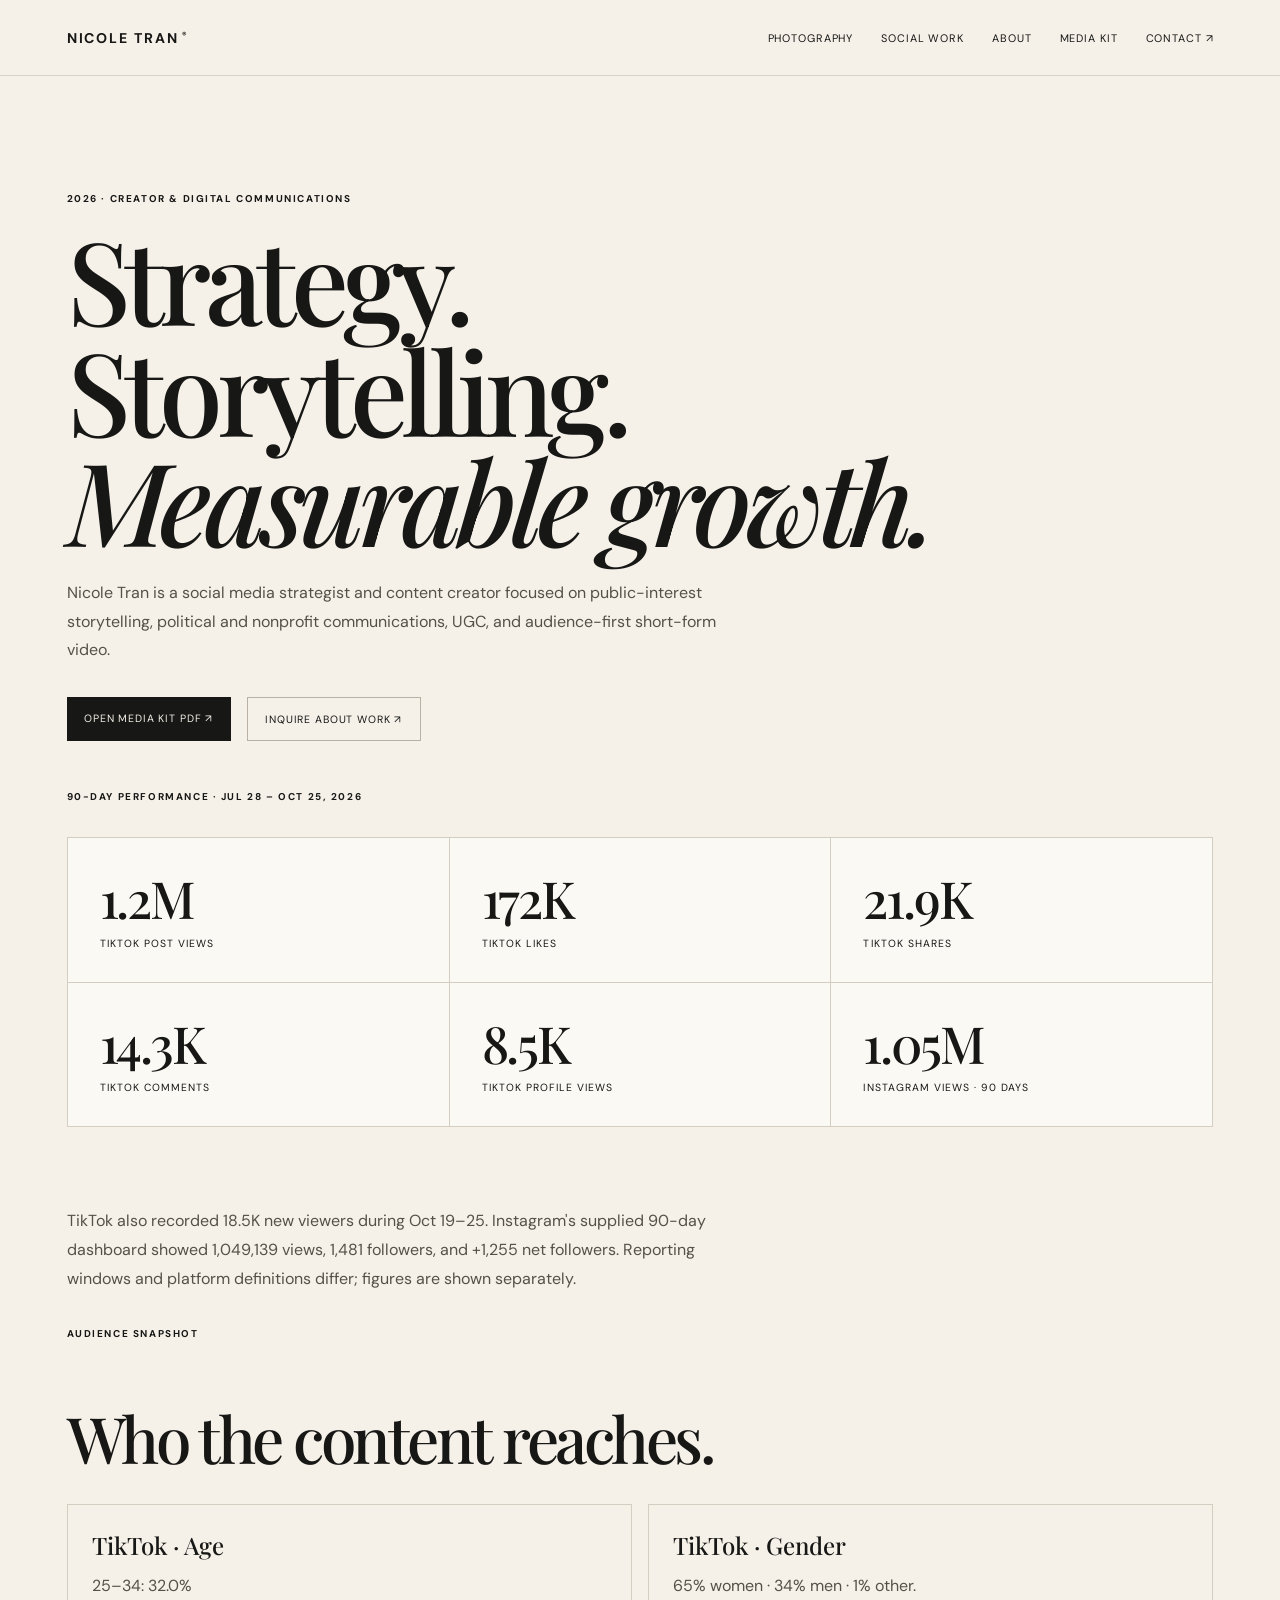
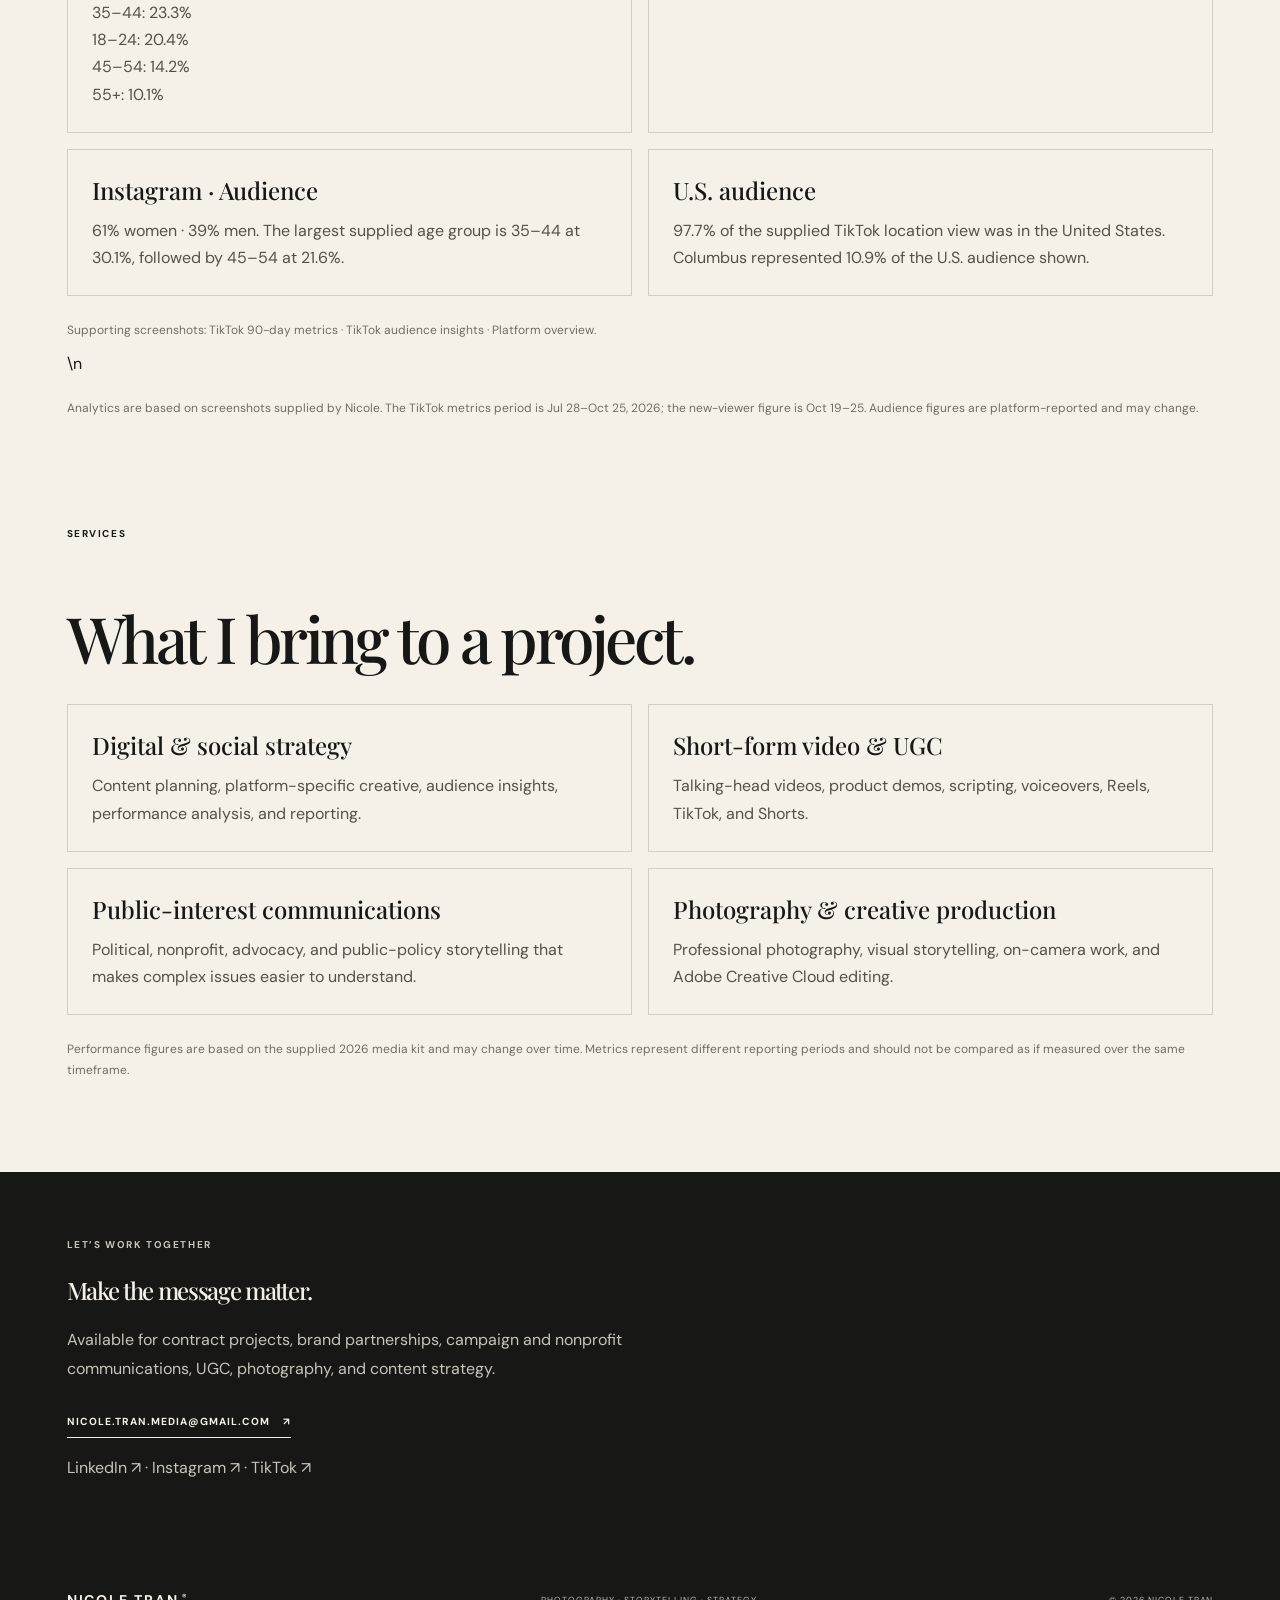
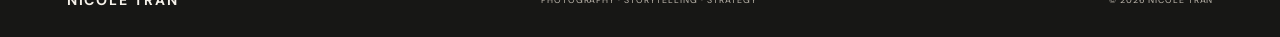
==== media-kit.html @ 30f77bd1 "Rename media-kit to media-kit.html" ====
<!doctype html>
<html lang="en">
<head>
  <meta charset="utf-8"><meta name="viewport" content="width=device-width, initial-scale=1">
  <meta name="description" content="Nicole Tran's 2026 media kit, content services, audience growth, and collaboration information.">
  <title>Media Kit — Nicole Tran</title>
  <link rel="preconnect" href="https://fonts.googleapis.com"><link rel="preconnect" href="https://fonts.gstatic.com" crossorigin>
  <link href="https://fonts.googleapis.com/css2?family=DM+Sans:wght@400;500;600;700&family=Playfair+Display:ital,wght@0,500;0,600;1,500&display=swap" rel="stylesheet"><link rel="stylesheet" href="style.css">
  <style>
    .kit-hero{padding-top:clamp(4rem,9vw,8rem);padding-bottom:3rem}.kit-hero h1{font:500 clamp(3.5rem,9vw,8rem)/.96 var(--serif);letter-spacing:-.055em;margin:0 0 1.5rem}.kit-hero h1 em{font-weight:500}.kit-intro{max-width:650px;line-height:1.8;color:#555149}.kit-actions{display:flex;gap:1rem;flex-wrap:wrap;margin-top:2rem}.kit-button{display:inline-block;padding:.9rem 1.1rem;background:var(--ink);color:var(--cream);font-size:.66rem;letter-spacing:.08em;text-transform:uppercase}.kit-button.secondary{background:transparent;color:var(--ink);border:1px solid #b9b1a5}.metrics{display:grid;grid-template-columns:repeat(3,1fr);gap:1px;background:#d4cdc1;border:1px solid #d4cdc1;margin:2rem 0 5rem}.metric{background:var(--paper);padding:clamp(1.2rem,3vw,2rem)}.metric strong{display:block;font:500 clamp(2rem,4vw,3.8rem)/1.1 var(--serif);letter-spacing:-.04em}.metric span{display:block;font-size:.65rem;letter-spacing:.1em;margin-top:.65rem}.kit-section{padding-top:1rem;padding-bottom:5rem}.kit-section h2{font-size:clamp(2.4rem,5vw,4.5rem);margin-bottom:1.5rem}.service-grid{display:grid;grid-template-columns:repeat(2,1fr);gap:1rem}.service{padding:1.5rem;border:1px solid #d4cdc1}.service h3{font:500 1.5rem var(--serif);margin:0 0 .7rem}.service p{color:#555149;line-height:1.7;margin:0}.kit-contact{background:var(--ink);color:var(--cream);padding-top:4rem;padding-bottom:4rem}.kit-contact p{color:#c9c4bb;line-height:1.8;max-width:600px}.kit-contact .text-link{margin-top:1rem}.kit-note{font-size:.75rem;color:var(--muted);line-height:1.7;margin-top:1.5rem}@media(max-width:650px){.metrics{grid-template-columns:1fr 1fr}.service-grid{grid-template-columns:1fr}}
  </style>
</head>
<body>
<header class="site-header"><a class="wordmark" href="index.html">NICOLE TRAN<span>®</span></a><button class="menu-toggle" aria-expanded="false" aria-controls="site-nav">MENU <span>＋</span></button><nav id="site-nav" class="site-nav" aria-label="Main navigation"><a href="index.html#photography">Photography</a><a href="index.html#social-work">Social work</a><a href="index.html#about">About</a><a href="media-kit.html" aria-current="page">Media kit</a><a href="index.html#contact">Contact ↗</a></nav></header>
<main>
<section class="kit-hero section-pad"><p class="eyebrow">2026 · CREATOR & DIGITAL COMMUNICATIONS</p><h1>Strategy.<br>Storytelling.<br><em>Measurable growth.</em></h1><p class="kit-intro">Nicole Tran is a social media strategist and content creator focused on public-interest storytelling, political and nonprofit communications, UGC, and audience-first short-form video.</p><div class="kit-actions"><a class="kit-button" href="media-kit.pdf" target="_blank" rel="noopener">OPEN MEDIA KIT PDF ↗</a><a class="kit-button secondary" href="mailto:nicole.tran.media@gmail.com?subject=Collaboration%20Inquiry">INQUIRE ABOUT WORK ↗</a></div></section>
<section class="section-pad">
<p class="eyebrow">90-DAY PERFORMANCE · JUL 28 – OCT 25, 2026</p>
<div class="metrics">
<article class="metric"><strong>1.2M</strong><span>TIKTOK POST VIEWS</span></article>
<article class="metric"><strong>172K</strong><span>TIKTOK LIKES</span></article>
<article class="metric"><strong>21.9K</strong><span>TIKTOK SHARES</span></article>
<article class="metric"><strong>14.3K</strong><span>TIKTOK COMMENTS</span></article>
<article class="metric"><strong>8.5K</strong><span>TIKTOK PROFILE VIEWS</span></article>
<article class="metric"><strong>1.05M</strong><span>INSTAGRAM VIEWS · 90 DAYS</span></article>
</div>
<p class="kit-intro">TikTok also recorded 18.5K new viewers during Oct 19–25. Instagram's supplied 90-day dashboard showed 1,049,139 views, 1,481 followers, and +1,255 net followers. Reporting windows and platform definitions differ; figures are shown separately.</p>
</section>
<section class="kit-section section-pad">
<p class="eyebrow">AUDIENCE SNAPSHOT</p><h2>Who the content reaches.</h2>
<div class="service-grid">
<article class="service"><h3>TikTok · Age</h3><p>25–34: 32.0%<br>35–44: 23.3%<br>18–24: 20.4%<br>45–54: 14.2%<br>55+: 10.1%</p></article>
<article class="service"><h3>TikTok · Gender</h3><p>65% women · 34% men · 1% other.</p></article>
<article class="service"><h3>Instagram · Audience</h3><p>61% women · 39% men. The largest supplied age group is 35–44 at 30.1%, followed by 45–54 at 21.6%.</p></article>
<article class="service"><h3>U.S. audience</h3><p>97.7% of the supplied TikTok location view was in the United States. Columbus represented 10.9% of the U.S. audience shown.</p></article>
</div>
<p class="kit-note">Supporting screenshots: <a href="images/analytics/tiktok-90-day-metrics.jpg" target="_blank" rel="noopener">TikTok 90-day metrics</a> · <a href="images/analytics/tiktok-audience.jpg" target="_blank" rel="noopener">TikTok audience insights</a> · <a href="images/analytics/platform-overview.jpg" target="_blank" rel="noopener">Platform overview</a>.</p>\n<p class="kit-note">Analytics are based on screenshots supplied by Nicole. The TikTok metrics period is Jul 28–Oct 25, 2026; the new-viewer figure is Oct 19–25. Audience figures are platform-reported and may change.</p>
</section>
<section class="kit-section section-pad"><p class="eyebrow">SERVICES</p><h2>What I bring to a project.</h2><div class="service-grid"><article class="service"><h3>Digital & social strategy</h3><p>Content planning, platform-specific creative, audience insights, performance analysis, and reporting.</p></article><article class="service"><h3>Short-form video & UGC</h3><p>Talking-head videos, product demos, scripting, voiceovers, Reels, TikTok, and Shorts.</p></article><article class="service"><h3>Public-interest communications</h3><p>Political, nonprofit, advocacy, and public-policy storytelling that makes complex issues easier to understand.</p></article><article class="service"><h3>Photography & creative production</h3><p>Professional photography, visual storytelling, on-camera work, and Adobe Creative Cloud editing.</p></article></div><p class="kit-note">Performance figures are based on the supplied 2026 media kit and may change over time. Metrics represent different reporting periods and should not be compared as if measured over the same timeframe.</p></section>
<section class="kit-contact section-pad"><p class="eyebrow">LET’S WORK TOGETHER</p><h2>Make the message matter.</h2><p>Available for contract projects, brand partnerships, campaign and nonprofit communications, UGC, photography, and content strategy.</p><a class="text-link" href="mailto:nicole.tran.media@gmail.com">NICOLE.TRAN.MEDIA@GMAIL.COM <span>↗</span></a><p><a href="https://www.linkedin.com/in/nicolealextran" target="_blank" rel="noopener noreferrer">LinkedIn ↗</a> · <a href="https://www.instagram.com/nicole.talks/" target="_blank" rel="noopener noreferrer">Instagram ↗</a> · <a href="https://www.tiktok.com/@nnicoletalks" target="_blank" rel="noopener noreferrer">TikTok ↗</a></p></section>
</main><footer class="site-footer"><a class="wordmark" href="index.html">NICOLE TRAN<span>®</span></a><p>PHOTOGRAPHY · STORYTELLING · STRATEGY</p><p>© <span id="year"></span> NICOLE TRAN</p></footer><script src="script.js"></script>
</body></html>
---- style.css ----
:root{--ink:#171715;--cream:#f5f1e9;--paper:#fbf9f4;--stone:#d9d2c6;--muted:#716d65;--serif:'Playfair Display',Georgia,serif;--sans:'DM Sans',Arial,sans-serif;--pad:clamp(1.1rem,5.2vw,5.5rem)}
*{box-sizing:border-box}html{scroll-behavior:smooth;scroll-padding-top:6rem}body{margin:0;background:var(--cream);color:var(--ink);font-family:var(--sans);-webkit-font-smoothing:antialiased}a{color:inherit;text-decoration:none}img{display:block;max-width:100%}button{font:inherit}.section-pad{padding-left:var(--pad);padding-right:var(--pad)}.site-header{height:76px;padding:0 var(--pad);display:flex;align-items:center;justify-content:space-between;gap:1.5rem;border-bottom:1px solid #d8d1c6;position:sticky;top:0;z-index:20;background:rgba(245,241,233,.94);backdrop-filter:blur(12px)}.wordmark{font-weight:700;font-size:.88rem;letter-spacing:.14em;white-space:nowrap}.wordmark span{font-size:.55rem;vertical-align:top;margin-left:3px}.site-nav{display:flex;align-items:center;gap:clamp(.8rem,2.2vw,2rem);font-size:.68rem;letter-spacing:.08em;text-transform:uppercase}.site-nav a,.contact-links a{transition:opacity .2s}.site-nav a:hover,.contact-links a:hover{opacity:.58}.menu-toggle{display:none;border:0;background:none;cursor:pointer;letter-spacing:.1em;font-size:.7rem}.hero{padding-top:clamp(3.4rem,8vw,7rem);padding-bottom:1.3rem}.eyebrow{margin:0 0 1rem;font-size:.62rem;line-height:1.6;letter-spacing:.16em;font-weight:700}.hero h1,h2{font-family:var(--serif);font-weight:500;letter-spacing:-.055em}.hero h1{font-size:clamp(3.6rem,9.5vw,9.2rem);line-height:.95;margin:0;max-width:1100px}.hero h1 em,h2 em{font-weight:500}.hero-bottom{display:flex;align-items:end;justify-content:space-between;gap:2rem;margin:2rem 0 2.2rem}.hero-bottom p,.section-intro{font-size:.92rem;line-height:1.75;max-width:480px;margin:0}.text-link{display:inline-flex;align-items:center;gap:.8rem;padding-bottom:.55rem;border-bottom:1px solid currentColor;font-size:.64rem;font-weight:700;letter-spacing:.1em;white-space:nowrap}.text-link span{transition:transform .2s}.text-link:hover span{transform:translate(3px,-2px)}.image-frame{position:relative;overflow:hidden;background:var(--stone)}.image-frame img{width:100%;height:100%;object-fit:cover}.hero-image{display:block;height:clamp(300px,56vw,700px)}.hero-image img{object-position:center 40%}.hero-meta{display:flex;justify-content:space-between;gap:1rem;margin-top:1rem;color:var(--muted);font-size:.56rem;letter-spacing:.12em}.photography-section,.social-section,.contact-section{padding-top:clamp(5rem,10vw,9rem);padding-bottom:clamp(5rem,10vw,9rem)}.section-heading{display:flex;align-items:end;justify-content:space-between;gap:2rem;margin-bottom:2.2rem}.section-heading h2,.about-copy h2{font-size:clamp(2.8rem,6vw,6.1rem);line-height:1.02;margin:0}.section-intro{max-width:310px;color:#555149;margin-bottom:.3rem}.photo-grid{display:grid;grid-template-columns:1.1fr .9fr 1fr;grid-auto-rows:clamp(170px,24vw,340px);gap:clamp(.5rem,1.2vw,1rem)}.photo-card{border:0;padding:0;min-width:0;overflow:hidden;position:relative;background:#ded8ce;cursor:zoom-in}.photo-card img{width:100%;height:100%;object-fit:cover;transition:transform .65s cubic-bezier(.2,.7,.2,1)}.photo-card:hover img{transform:scale(1.035)}.photo-card.photo-large{grid-column:span 2}.photo-card.photo-tall{grid-row:span 2}.photo-card.photo-wide{grid-column:span 2}.gallery-note{font-family:var(--serif);font-style:italic;color:var(--muted);font-size:1.1rem;margin:1.4rem 0 0}.social-section{background:var(--ink);color:var(--cream)}.social-section .section-intro{color:#c9c4bb}.video-grid{display:grid;grid-template-columns:repeat(3,minmax(0,1fr));gap:2rem 1rem}.video-card{min-width:0;display:block}.video-thumb{position:relative;aspect-ratio:4/5;background:linear-gradient(145deg,#4c4840,#292824);overflow:hidden}.video-thumb img{width:100%;height:100%;object-fit:cover;transition:transform .5s}.video-card:hover .video-thumb img{transform:scale(1.035)}.platform-mark{position:absolute;top:.7rem;right:.7rem;width:2rem;height:2rem;display:grid;place-items:center;border-radius:50%;background:rgba(17,17,15,.78);border:1px solid rgba(255,255,255,.5);font-size:.62rem;font-weight:700;color:#fff}.video-info{padding:.9rem .1rem 0}.video-label{margin:0 0 .55rem;color:#bcb6ac;font-size:.57rem;letter-spacing:.13em}.video-info h3{font:500 clamp(1.05rem,1.7vw,1.4rem)/1.3 var(--serif);margin:0 0 .65rem}.view-count{font-size:.85rem;font-weight:700;margin:0}.view-count span{font-weight:400;color:#bcb6ac}.metrics-note{color:#bcb6ac;font-size:.75rem;margin:2rem 0}.social-section>.text-link{margin-top:.5rem}.about-section{display:grid;grid-template-columns:.85fr 1.15fr;gap:clamp(2rem,7vw,7rem);align-items:center;padding-top:clamp(5rem,9vw,9rem);padding-bottom:clamp(5rem,9vw,9rem);background:#e8e2d7}.about-image{height:clamp(340px,50vw,650px);background:var(--stone)}.about-image img{object-position:center 30%}.about-copy h2{margin-bottom:1.7rem}.about-copy>p:not(.eyebrow){max-width:600px;color:#4f4b44;font-size:.93rem;line-height:1.9}.about-links{display:flex;flex-wrap:wrap;gap:1.5rem;margin-top:2rem}.contact-section h2{font-size:clamp(4rem,9vw,8.5rem);line-height:.98;margin:0 0 1.5rem}.contact-section>p:not(.eyebrow){max-width:530px;color:#555149;line-height:1.8}.contact-email{display:inline-flex;align-items:center;gap:1rem;font:500 clamp(1.15rem,2.5vw,2rem) var(--serif);border-bottom:1px solid;padding-bottom:.7rem;margin-top:1.5rem}.contact-links{display:flex;flex-wrap:wrap;gap:1.4rem;margin-top:3rem;font-size:.62rem;letter-spacing:.08em}.site-footer{background:var(--ink);color:var(--cream);display:flex;justify-content:space-between;align-items:center;gap:1.2rem;padding:1.4rem var(--pad)}.site-footer p{font-size:.55rem;letter-spacing:.11em;color:#bcb6ac}.lightbox{border:0;padding:3rem;max-width:min(96vw,1400px);max-height:96vh;width:100%;background:#171715;color:var(--cream)}.lightbox::backdrop{background:rgba(0,0,0,.92)}.lightbox figure{margin:0 auto;display:flex;flex-direction:column;align-items:center;gap:1rem;max-height:82vh}.lightbox figure img{max-width:100%;max-height:76vh;object-fit:contain}.lightbox figcaption{font-size:.7rem;letter-spacing:.1em}.lightbox button{position:absolute;border:1px solid #777;color:var(--cream);background:transparent;width:2.5rem;height:2.5rem;border-radius:50%;cursor:pointer}.lightbox-close{top:1rem;right:1rem;font-size:1.5rem}.lightbox-prev{left:1rem;top:50%}.lightbox-next{right:1rem;top:50%}
@media(max-width:800px){.site-header{height:68px}.menu-toggle{display:inline-flex;gap:.5rem;align-items:center}.site-nav{display:none;position:absolute;top:68px;left:0;right:0;padding:1.3rem var(--pad) 1.5rem;background:var(--cream);border-bottom:1px solid #d8d1c6;align-items:flex-start;flex-direction:column;gap:1.2rem}.site-nav.open{display:flex}.hero h1{font-size:clamp(3.3rem,13vw,6.5rem)}.hero-bottom,.section-heading{align-items:flex-start;flex-direction:column;gap:1rem}.hero-meta{flex-direction:column;gap:.5rem}.photo-grid{grid-template-columns:1fr 1fr;grid-auto-rows:54vw;gap:.6rem}.photo-card.photo-large,.photo-card.photo-wide{grid-column:span 2}.photo-card.photo-tall{grid-row:span 1}.about-section{grid-template-columns:1fr;gap:2.5rem}.about-image{height:85vw;max-height:600px}.video-grid{grid-template-columns:repeat(2,minmax(0,1fr));gap:1.6rem .7rem}.site-footer{flex-wrap:wrap}.site-footer p{margin:0}}
@media(max-width:480px){.hero-image{height:78vw;min-height:270px}.photo-grid{grid-auto-rows:61vw}.video-info h3{font-size:1.05rem}.contact-links{gap:1rem}.site-footer{align-items:flex-start;flex-direction:column}.lightbox{padding:3.5rem 1rem}}
@media(prefers-reduced-motion:reduce){*,*::before,*::after{scroll-behavior:auto!important;transition-duration:.01ms!important}}
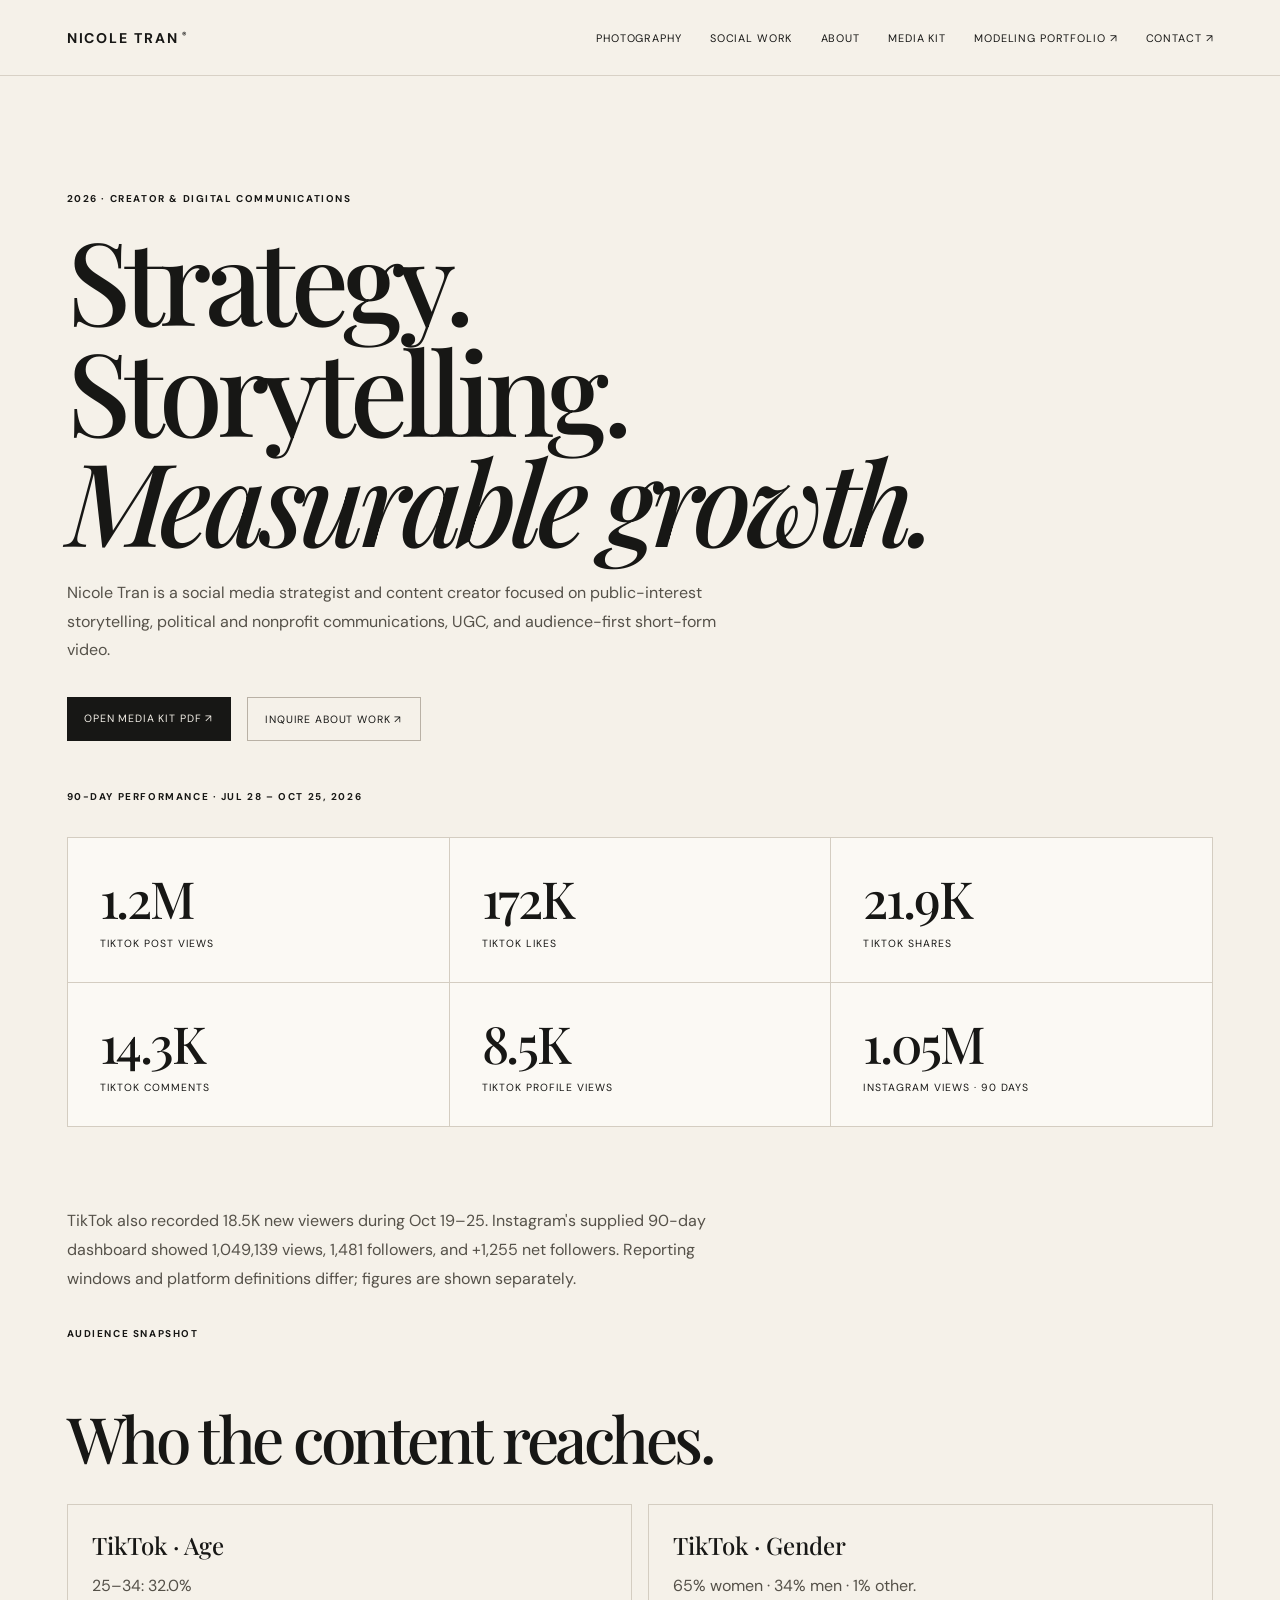
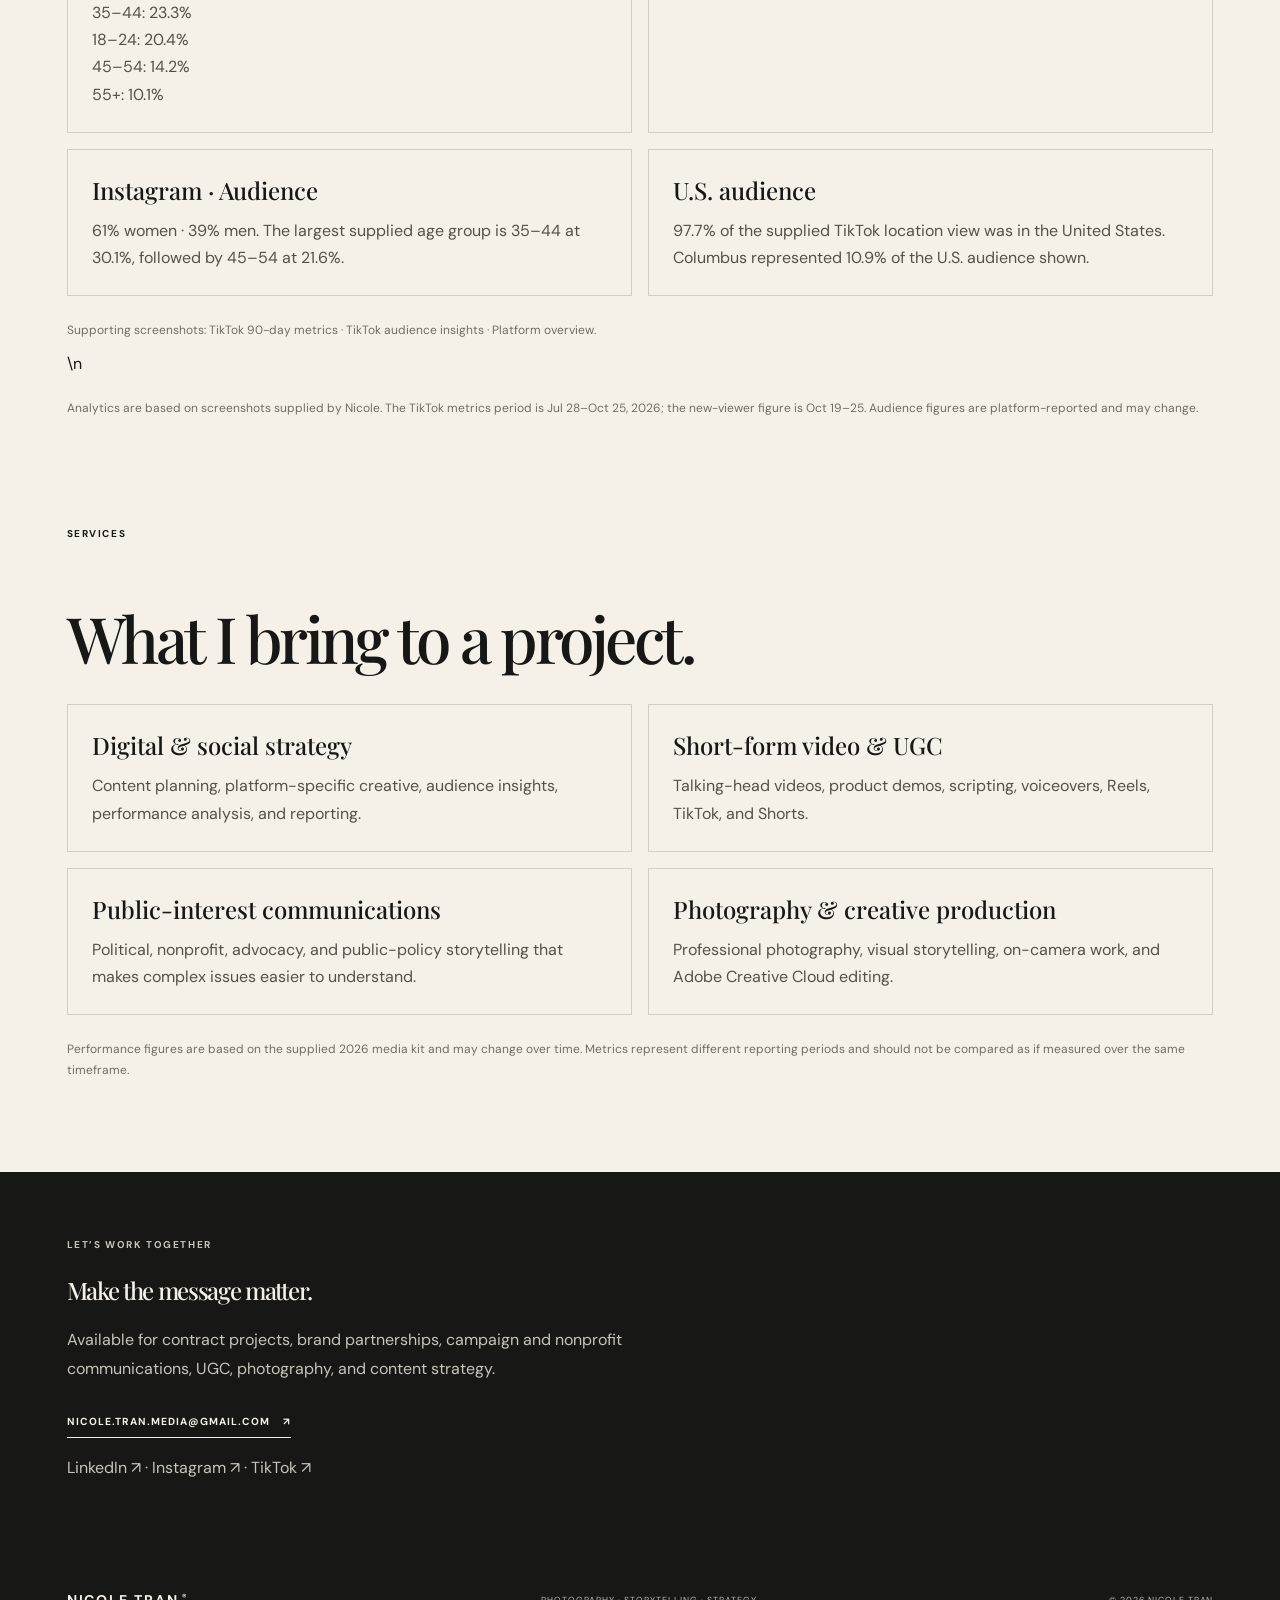
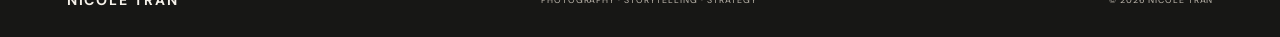
==== commit 04faa4c7: "Update header with modeling portfolio link Added a link to the modeling portfolio in the header." ====
--- a/media-kit.html
+++ b/media-kit.html
@@ -11,7 +11,7 @@
   </style>
 </head>
 <body>
-<header class="site-header"><a class="wordmark" href="index.html">NICOLE TRAN<span>®</span></a><button class="menu-toggle" aria-expanded="false" aria-controls="site-nav">MENU <span>＋</span></button><nav id="site-nav" class="site-nav" aria-label="Main navigation"><a href="index.html#photography">Photography</a><a href="index.html#social-work">Social work</a><a href="index.html#about">About</a><a href="media-kit.html" aria-current="page">Media kit</a><a href="index.html#contact">Contact ↗</a></nav></header>
+<header class="site-header"><a class="wordmark" href="index.html">NICOLE TRAN<span>®</span></a><button class="menu-toggle" aria-expanded="false" aria-controls="site-nav">MENU <span>＋</span></button><nav id="site-nav" class="site-nav" aria-label="Main navigation"><a href="index.html#photography">Photography</a><a href="index.html#social-work">Social work</a><a href="index.html#about">About</a><a href="media-kit.html" aria-current="page">Media kit</a><a href="https://sce.syngency.com/divisions/m/portfolios/nicole-t" target="_blank" rel="noopener noreferrer">Modeling portfolio ↗</a><a href="index.html#contact">Contact ↗</a></nav></header>
 <main>
 <section class="kit-hero section-pad"><p class="eyebrow">2026 · CREATOR & DIGITAL COMMUNICATIONS</p><h1>Strategy.<br>Storytelling.<br><em>Measurable growth.</em></h1><p class="kit-intro">Nicole Tran is a social media strategist and content creator focused on public-interest storytelling, political and nonprofit communications, UGC, and audience-first short-form video.</p><div class="kit-actions"><a class="kit-button" href="media-kit.pdf" target="_blank" rel="noopener">OPEN MEDIA KIT PDF ↗</a><a class="kit-button secondary" href="mailto:nicole.tran.media@gmail.com?subject=Collaboration%20Inquiry">INQUIRE ABOUT WORK ↗</a></div></section>
 <section class="section-pad">
@@ -40,4 +40,3 @@
 <section class="kit-contact section-pad"><p class="eyebrow">LET’S WORK TOGETHER</p><h2>Make the message matter.</h2><p>Available for contract projects, brand partnerships, campaign and nonprofit communications, UGC, photography, and content strategy.</p><a class="text-link" href="mailto:nicole.tran.media@gmail.com">NICOLE.TRAN.MEDIA@GMAIL.COM <span>↗</span></a><p><a href="https://www.linkedin.com/in/nicolealextran" target="_blank" rel="noopener noreferrer">LinkedIn ↗</a> · <a href="https://www.instagram.com/nicole.talks/" target="_blank" rel="noopener noreferrer">Instagram ↗</a> · <a href="https://www.tiktok.com/@nnicoletalks" target="_blank" rel="noopener noreferrer">TikTok ↗</a></p></section>
 </main><footer class="site-footer"><a class="wordmark" href="index.html">NICOLE TRAN<span>®</span></a><p>PHOTOGRAPHY · STORYTELLING · STRATEGY</p><p>© <span id="year"></span> NICOLE TRAN</p></footer><script src="script.js"></script>
 </body></html>
-
--- a/style.css
+++ b/style.css
@@ -3,3 +3,44 @@
 @media(max-width:800px){.site-header{height:68px}.menu-toggle{display:inline-flex;gap:.5rem;align-items:center}.site-nav{display:none;position:absolute;top:68px;left:0;right:0;padding:1.3rem var(--pad) 1.5rem;background:var(--cream);border-bottom:1px solid #d8d1c6;align-items:flex-start;flex-direction:column;gap:1.2rem}.site-nav.open{display:flex}.hero h1{font-size:clamp(3.3rem,13vw,6.5rem)}.hero-bottom,.section-heading{align-items:flex-start;flex-direction:column;gap:1rem}.hero-meta{flex-direction:column;gap:.5rem}.photo-grid{grid-template-columns:1fr 1fr;grid-auto-rows:54vw;gap:.6rem}.photo-card.photo-large,.photo-card.photo-wide{grid-column:span 2}.photo-card.photo-tall{grid-row:span 1}.about-section{grid-template-columns:1fr;gap:2.5rem}.about-image{height:85vw;max-height:600px}.video-grid{grid-template-columns:repeat(2,minmax(0,1fr));gap:1.6rem .7rem}.site-footer{flex-wrap:wrap}.site-footer p{margin:0}}
 @media(max-width:480px){.hero-image{height:78vw;min-height:270px}.photo-grid{grid-auto-rows:61vw}.video-info h3{font-size:1.05rem}.contact-links{gap:1rem}.site-footer{align-items:flex-start;flex-direction:column}.lightbox{padding:3.5rem 1rem}}
 @media(prefers-reduced-motion:reduce){*,*::before,*::after{scroll-behavior:auto!important;transition-duration:.01ms!important}}
+
+
+/* Photography gallery pagination */
+.gallery-pagination {
+  display: flex;
+  align-items: center;
+  justify-content: center;
+  gap: 1.1rem;
+  padding: 1.4rem 0 0.5rem;
+}
+.gallery-arrow {
+  display: inline-flex;
+  align-items: center;
+  justify-content: center;
+  width: 2.7rem;
+  height: 2.7rem;
+  border: 1px solid var(--line, #d7d0c4);
+  border-radius: 50%;
+  background: transparent;
+  color: inherit;
+  font: inherit;
+  font-size: 1.35rem;
+  cursor: pointer;
+  transition: background .2s ease, color .2s ease, opacity .2s ease;
+}
+.gallery-arrow:hover:not(:disabled) {
+  background: #171715;
+  color: #fff;
+}
+.gallery-arrow:disabled {
+  opacity: .3;
+  cursor: not-allowed;
+}
+#gallery-page-label {
+  min-width: 3.2rem;
+  text-align: center;
+  font-size: .82rem;
+  color: var(--muted, #68645d);
+  font-variant-numeric: tabular-nums;
+}
+.photo-card[hidden] { display: none !important; }
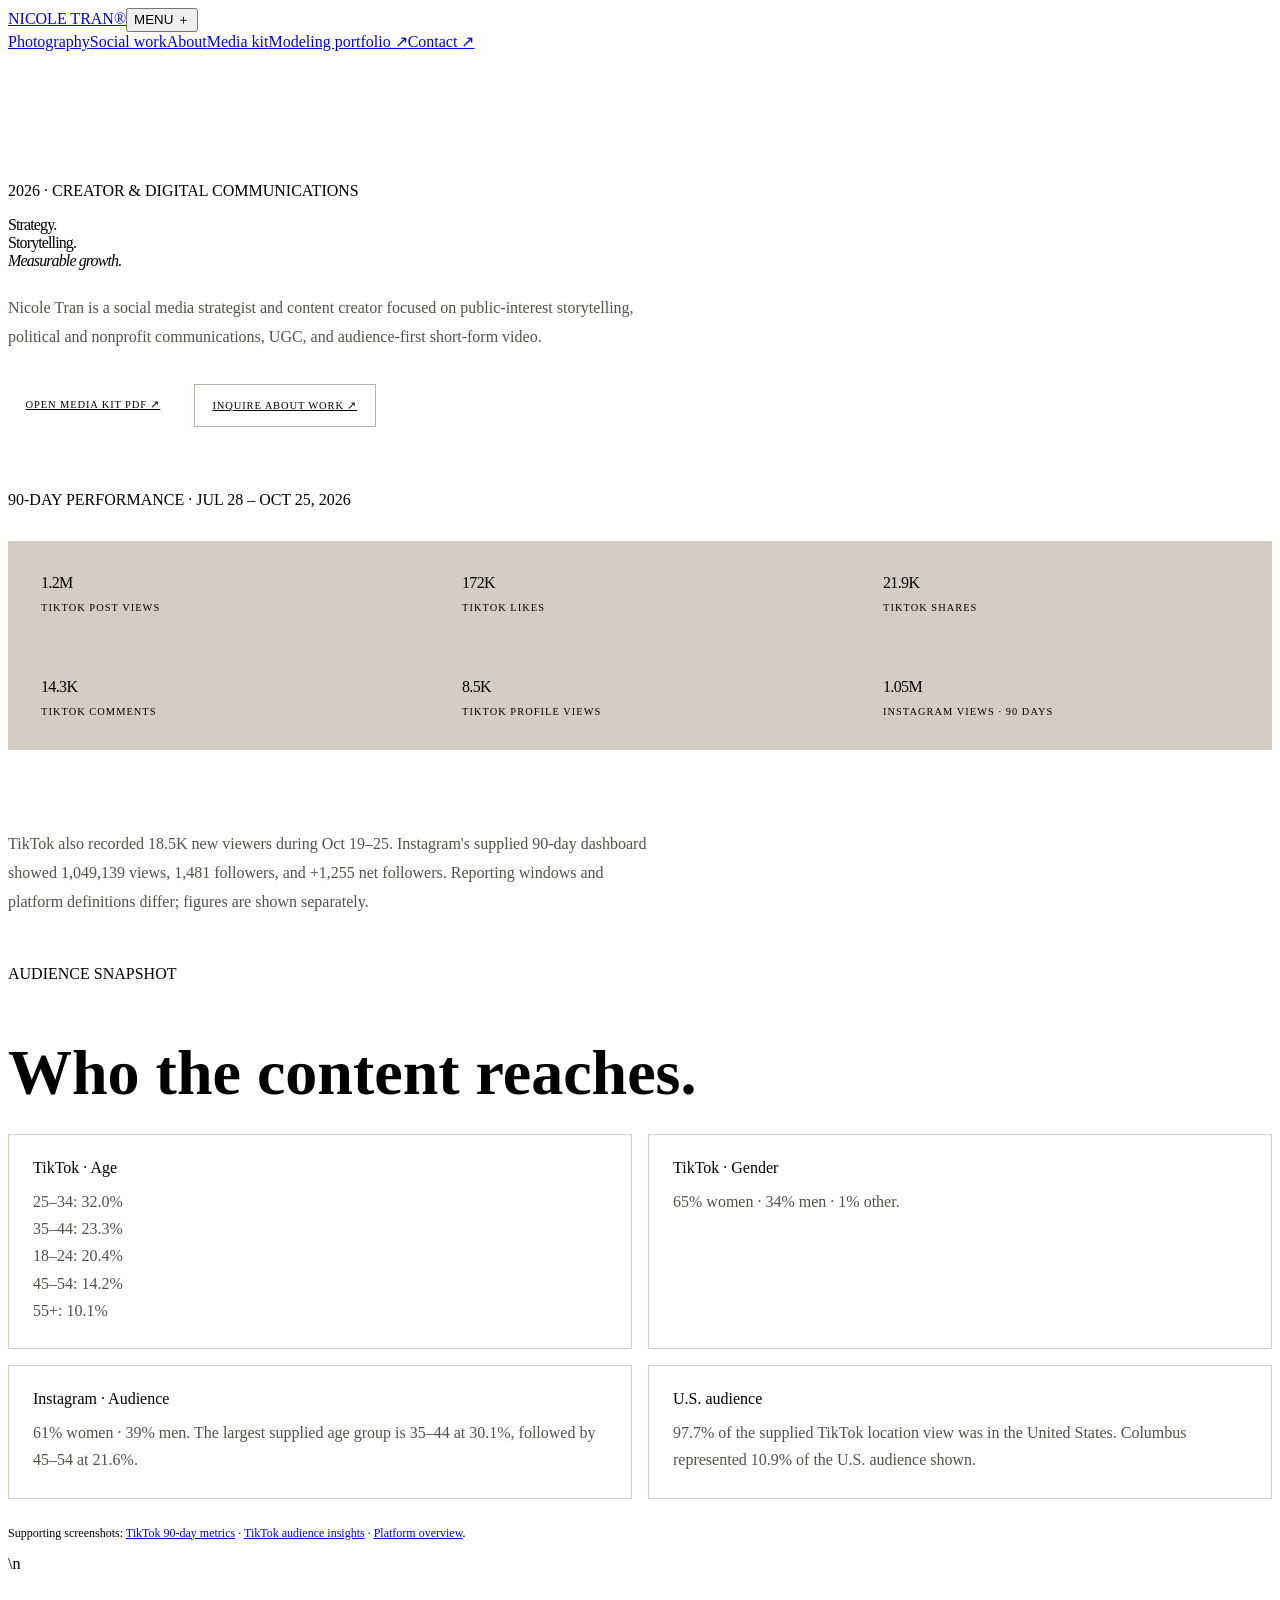
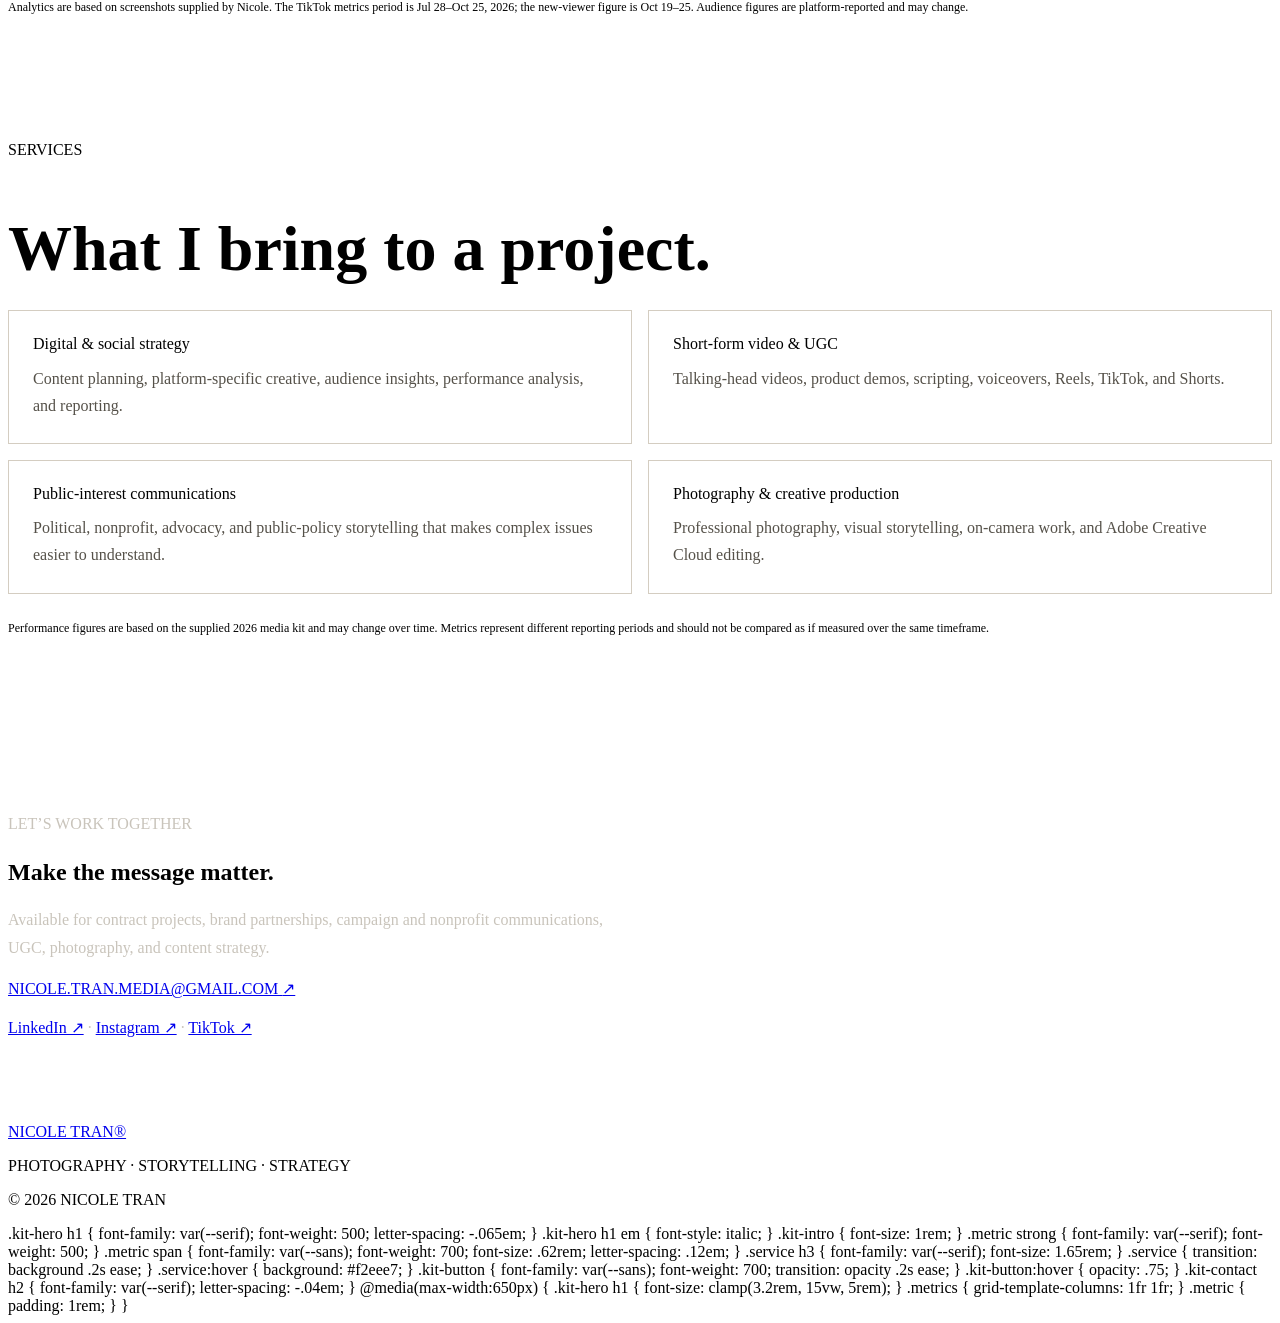
==== commit b549b433: "Revise font styles and update stylesheet links Updated font styles and added new font links for bett" ====
--- a/media-kit.html
+++ b/media-kit.html
@@ -5,7 +5,7 @@
   <meta name="description" content="Nicole Tran's 2026 media kit, content services, audience growth, and collaboration information.">
   <title>Media Kit — Nicole Tran</title>
   <link rel="preconnect" href="https://fonts.googleapis.com"><link rel="preconnect" href="https://fonts.gstatic.com" crossorigin>
-  <link href="https://fonts.googleapis.com/css2?family=DM+Sans:wght@400;500;600;700&family=Playfair+Display:ital,wght@0,500;0,600;1,500&display=swap" rel="stylesheet"><link rel="stylesheet" href="style.css">
+  <link href="https://fonts.googleapis.com/css2?family=Archivo:wght@400;500;600;700;800&family=Newsreader:ital,opsz,wght@0,6..72,400;0,6..72,500;0,6..72,600;1,6..72,400;1,6..72,500&display=swap" rel="stylesheet">
   <style>
     .kit-hero{padding-top:clamp(4rem,9vw,8rem);padding-bottom:3rem}.kit-hero h1{font:500 clamp(3.5rem,9vw,8rem)/.96 var(--serif);letter-spacing:-.055em;margin:0 0 1.5rem}.kit-hero h1 em{font-weight:500}.kit-intro{max-width:650px;line-height:1.8;color:#555149}.kit-actions{display:flex;gap:1rem;flex-wrap:wrap;margin-top:2rem}.kit-button{display:inline-block;padding:.9rem 1.1rem;background:var(--ink);color:var(--cream);font-size:.66rem;letter-spacing:.08em;text-transform:uppercase}.kit-button.secondary{background:transparent;color:var(--ink);border:1px solid #b9b1a5}.metrics{display:grid;grid-template-columns:repeat(3,1fr);gap:1px;background:#d4cdc1;border:1px solid #d4cdc1;margin:2rem 0 5rem}.metric{background:var(--paper);padding:clamp(1.2rem,3vw,2rem)}.metric strong{display:block;font:500 clamp(2rem,4vw,3.8rem)/1.1 var(--serif);letter-spacing:-.04em}.metric span{display:block;font-size:.65rem;letter-spacing:.1em;margin-top:.65rem}.kit-section{padding-top:1rem;padding-bottom:5rem}.kit-section h2{font-size:clamp(2.4rem,5vw,4.5rem);margin-bottom:1.5rem}.service-grid{display:grid;grid-template-columns:repeat(2,1fr);gap:1rem}.service{padding:1.5rem;border:1px solid #d4cdc1}.service h3{font:500 1.5rem var(--serif);margin:0 0 .7rem}.service p{color:#555149;line-height:1.7;margin:0}.kit-contact{background:var(--ink);color:var(--cream);padding-top:4rem;padding-bottom:4rem}.kit-contact p{color:#c9c4bb;line-height:1.8;max-width:600px}.kit-contact .text-link{margin-top:1rem}.kit-note{font-size:.75rem;color:var(--muted);line-height:1.7;margin-top:1.5rem}@media(max-width:650px){.metrics{grid-template-columns:1fr 1fr}.service-grid{grid-template-columns:1fr}}
   </style>
@@ -40,3 +40,70 @@
 <section class="kit-contact section-pad"><p class="eyebrow">LET’S WORK TOGETHER</p><h2>Make the message matter.</h2><p>Available for contract projects, brand partnerships, campaign and nonprofit communications, UGC, photography, and content strategy.</p><a class="text-link" href="mailto:nicole.tran.media@gmail.com">NICOLE.TRAN.MEDIA@GMAIL.COM <span>↗</span></a><p><a href="https://www.linkedin.com/in/nicolealextran" target="_blank" rel="noopener noreferrer">LinkedIn ↗</a> · <a href="https://www.instagram.com/nicole.talks/" target="_blank" rel="noopener noreferrer">Instagram ↗</a> · <a href="https://www.tiktok.com/@nnicoletalks" target="_blank" rel="noopener noreferrer">TikTok ↗</a></p></section>
 </main><footer class="site-footer"><a class="wordmark" href="index.html">NICOLE TRAN<span>®</span></a><p>PHOTOGRAPHY · STORYTELLING · STRATEGY</p><p>© <span id="year"></span> NICOLE TRAN</p></footer><script src="script.js"></script>
 </body></html>
+.kit-hero h1 {
+  font-family: var(--serif);
+  font-weight: 500;
+  letter-spacing: -.065em;
+}
+
+.kit-hero h1 em {
+  font-style: italic;
+}
+
+.kit-intro {
+  font-size: 1rem;
+}
+
+.metric strong {
+  font-family: var(--serif);
+  font-weight: 500;
+}
+
+.metric span {
+  font-family: var(--sans);
+  font-weight: 700;
+  font-size: .62rem;
+  letter-spacing: .12em;
+}
+
+.service h3 {
+  font-family: var(--serif);
+  font-size: 1.65rem;
+}
+
+.service {
+  transition: background .2s ease;
+}
+
+.service:hover {
+  background: #f2eee7;
+}
+
+.kit-button {
+  font-family: var(--sans);
+  font-weight: 700;
+  transition: opacity .2s ease;
+}
+
+.kit-button:hover {
+  opacity: .75;
+}
+
+.kit-contact h2 {
+  font-family: var(--serif);
+  letter-spacing: -.04em;
+}
+
+@media(max-width:650px) {
+  .kit-hero h1 {
+    font-size: clamp(3.2rem, 15vw, 5rem);
+  }
+
+  .metrics {
+    grid-template-columns: 1fr 1fr;
+  }
+
+  .metric {
+    padding: 1rem;
+  }
+}
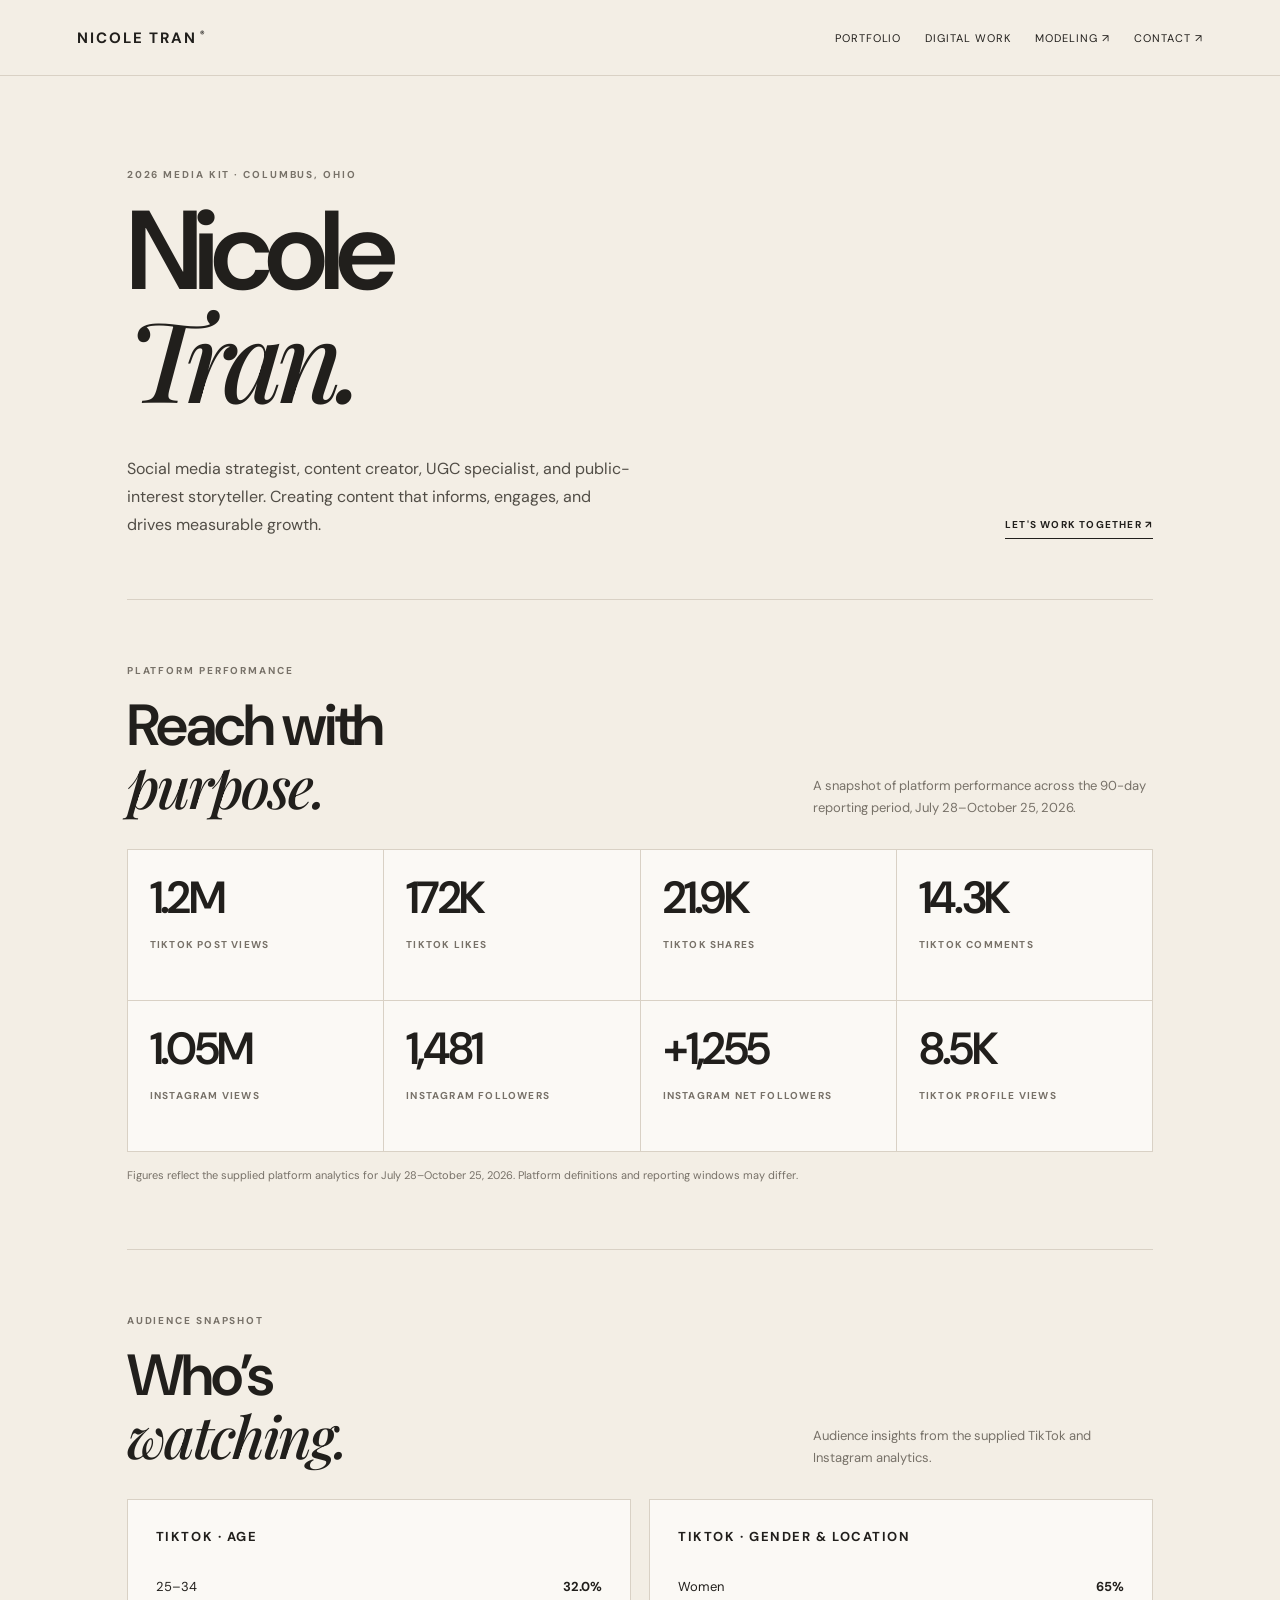
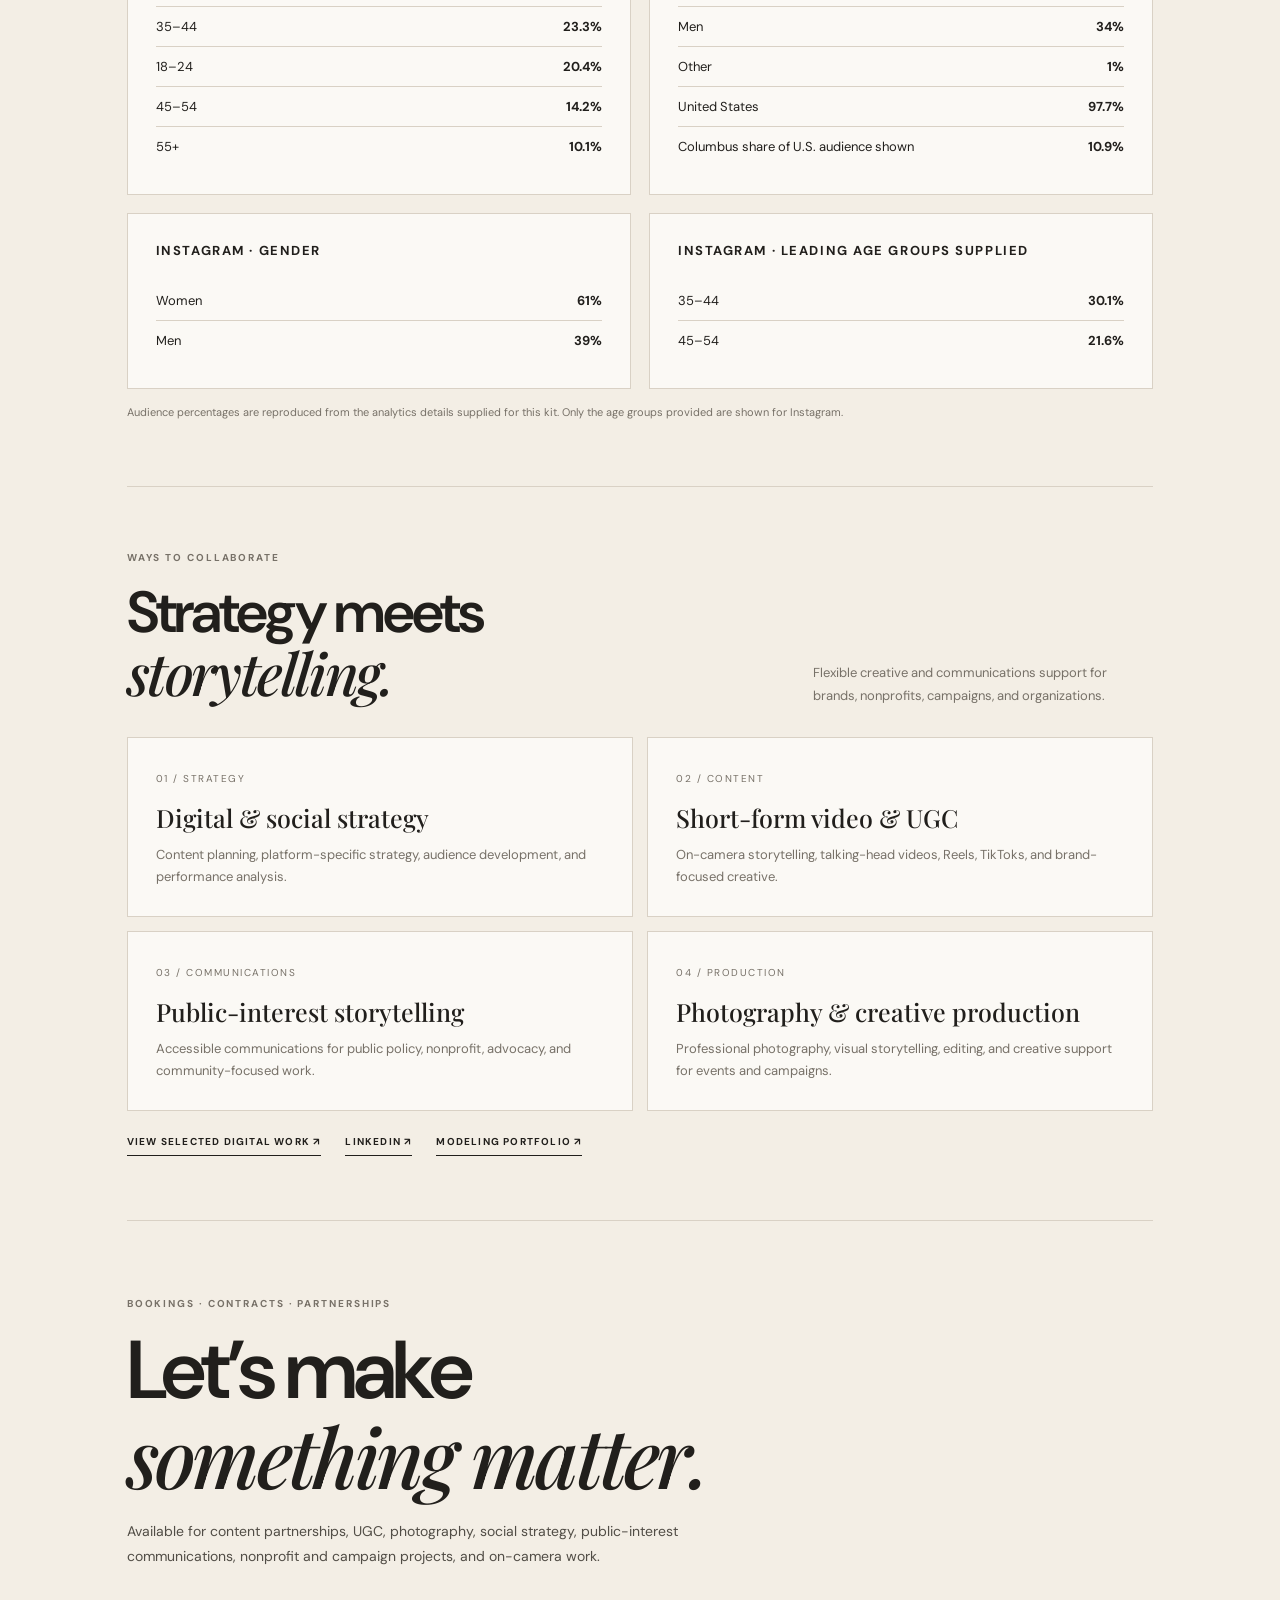
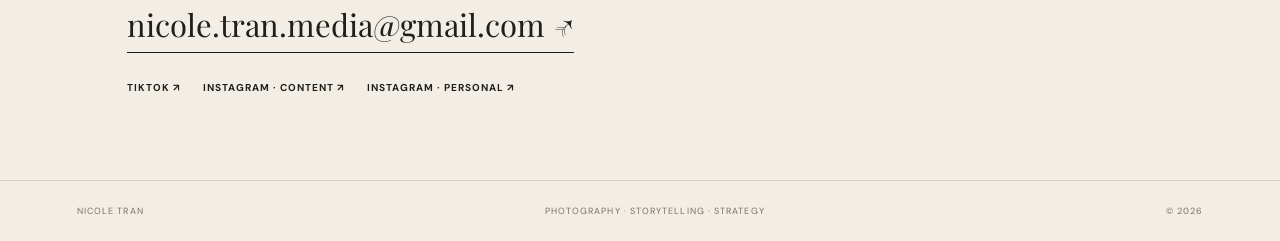
==== commit d51c5ed8: "Revise media kit HTML structure and content Updated the media kit with new content, styling, and str" ====
--- a/media-kit.html
+++ b/media-kit.html
@@ -1,109 +1,83 @@
 <!doctype html>
 <html lang="en">
 <head>
-  <meta charset="utf-8"><meta name="viewport" content="width=device-width, initial-scale=1">
-  <meta name="description" content="Nicole Tran's 2026 media kit, content services, audience growth, and collaboration information.">
-  <title>Media Kit — Nicole Tran</title>
-  <link rel="preconnect" href="https://fonts.googleapis.com"><link rel="preconnect" href="https://fonts.gstatic.com" crossorigin>
-  <link href="https://fonts.googleapis.com/css2?family=Archivo:wght@400;500;600;700;800&family=Newsreader:ital,opsz,wght@0,6..72,400;0,6..72,500;0,6..72,600;1,6..72,400;1,6..72,500&display=swap" rel="stylesheet">
-  <style>
-    .kit-hero{padding-top:clamp(4rem,9vw,8rem);padding-bottom:3rem}.kit-hero h1{font:500 clamp(3.5rem,9vw,8rem)/.96 var(--serif);letter-spacing:-.055em;margin:0 0 1.5rem}.kit-hero h1 em{font-weight:500}.kit-intro{max-width:650px;line-height:1.8;color:#555149}.kit-actions{display:flex;gap:1rem;flex-wrap:wrap;margin-top:2rem}.kit-button{display:inline-block;padding:.9rem 1.1rem;background:var(--ink);color:var(--cream);font-size:.66rem;letter-spacing:.08em;text-transform:uppercase}.kit-button.secondary{background:transparent;color:var(--ink);border:1px solid #b9b1a5}.metrics{display:grid;grid-template-columns:repeat(3,1fr);gap:1px;background:#d4cdc1;border:1px solid #d4cdc1;margin:2rem 0 5rem}.metric{background:var(--paper);padding:clamp(1.2rem,3vw,2rem)}.metric strong{display:block;font:500 clamp(2rem,4vw,3.8rem)/1.1 var(--serif);letter-spacing:-.04em}.metric span{display:block;font-size:.65rem;letter-spacing:.1em;margin-top:.65rem}.kit-section{padding-top:1rem;padding-bottom:5rem}.kit-section h2{font-size:clamp(2.4rem,5vw,4.5rem);margin-bottom:1.5rem}.service-grid{display:grid;grid-template-columns:repeat(2,1fr);gap:1rem}.service{padding:1.5rem;border:1px solid #d4cdc1}.service h3{font:500 1.5rem var(--serif);margin:0 0 .7rem}.service p{color:#555149;line-height:1.7;margin:0}.kit-contact{background:var(--ink);color:var(--cream);padding-top:4rem;padding-bottom:4rem}.kit-contact p{color:#c9c4bb;line-height:1.8;max-width:600px}.kit-contact .text-link{margin-top:1rem}.kit-note{font-size:.75rem;color:var(--muted);line-height:1.7;margin-top:1.5rem}@media(max-width:650px){.metrics{grid-template-columns:1fr 1fr}.service-grid{grid-template-columns:1fr}}
-  </style>
+<meta charset="utf-8">
+<meta name="viewport" content="width=device-width, initial-scale=1">
+<meta name="description" content="Nicole Tran — media kit, audience insights, digital storytelling and communications services.">
+<meta name="theme-color" content="#f3eee5">
+<title>Media Kit — Nicole Tran</title>
+<link rel="preconnect" href="https://fonts.googleapis.com">
+<link rel="preconnect" href="https://fonts.gstatic.com" crossorigin>
+<link href="https://fonts.googleapis.com/css2?family=DM+Sans:wght@400;500;600;700&family=Playfair+Display:ital,wght@0,500;0,600;1,500;1,600&display=swap" rel="stylesheet">
+<style>
+:root{--cream:#f3eee5;--paper:#fbf9f5;--ink:#211f1c;--muted:#777168;--line:#d9d1c5;--serif:"Playfair Display",Georgia,serif;--sans:"DM Sans",Arial,sans-serif}
+*{box-sizing:border-box}html{scroll-behavior:smooth}body{margin:0;background:var(--cream);color:var(--ink);font-family:var(--sans)}a{color:inherit}
+.site-header{min-height:76px;padding:22px 6vw;display:flex;align-items:center;justify-content:space-between;gap:24px;border-bottom:1px solid var(--line)}
+.wordmark{text-decoration:none;font-size:15px;font-weight:700;letter-spacing:.13em}.wordmark span{font-size:9px;vertical-align:top;margin-left:3px}
+.nav{display:flex;flex-wrap:wrap;gap:24px;justify-content:flex-end}.nav a{text-decoration:none;font-size:11px;letter-spacing:.09em;text-transform:uppercase}
+main{max-width:1180px;margin:0 auto;padding:0 6vw}.eyebrow{margin:0 0 18px;color:var(--muted);font-size:10px;font-weight:700;letter-spacing:.19em;text-transform:uppercase}
+.hero{padding:92px 0 60px;border-bottom:1px solid var(--line)}h1{max-width:850px;margin:0;font-size:clamp(56px,9vw,112px);line-height:.94;letter-spacing:-.065em;font-weight:600}
+h1 em,h2 em{font-family:var(--serif);font-weight:500}.hero-bottom{display:flex;align-items:end;justify-content:space-between;gap:28px;margin-top:36px}
+.hero-bottom p{max-width:510px;margin:0;color:#514d46;font-size:16px;line-height:1.75}.text-link{display:inline-block;text-decoration:none;border-bottom:1px solid var(--ink);padding-bottom:7px;font-size:10px;font-weight:700;letter-spacing:.12em;white-space:nowrap}
+.text-link:hover,.nav a:hover{opacity:.58}.section{padding:64px 0;border-bottom:1px solid var(--line)}.section-heading{display:flex;align-items:end;justify-content:space-between;gap:24px;margin-bottom:30px}
+h2{margin:0;font-size:clamp(36px,5vw,58px);line-height:1.04;letter-spacing:-.045em;font-weight:600}.section-intro{max-width:340px;margin:0;color:var(--muted);font-size:13px;line-height:1.7}
+.metrics{display:grid;grid-template-columns:repeat(4,1fr);gap:1px;background:var(--line);border:1px solid var(--line)}.metric{min-height:150px;padding:25px 22px;background:var(--paper)}
+.metric strong{display:block;margin-bottom:12px;font-size:clamp(30px,4vw,45px);line-height:1;letter-spacing:-.06em;font-weight:600}.metric span{color:var(--muted);font-size:10px;font-weight:700;letter-spacing:.12em;text-transform:uppercase}
+.metric-note,.audience-note{margin:15px 0 0;color:var(--muted);font-size:11px;line-height:1.6}.audience-grid{display:grid;grid-template-columns:1fr 1fr;gap:18px}
+.audience-card,.service{padding:28px;background:var(--paper);border:1px solid var(--line)}.audience-card h3{margin:0 0 22px;font-size:13px;letter-spacing:.12em;text-transform:uppercase}
+.audience-row{display:flex;justify-content:space-between;gap:16px;padding:11px 0;border-bottom:1px solid var(--line);font-size:13px}.audience-row:last-child{border-bottom:0}.audience-row span:last-child{font-weight:700;font-variant-numeric:tabular-nums}
+.service-grid{display:grid;grid-template-columns:repeat(2,1fr);gap:14px}.service .number{color:var(--muted);font-size:10px;letter-spacing:.15em}
+.service h3{margin:14px 0 10px;font-family:var(--serif);font-size:25px;font-weight:500}.service p{margin:0;color:var(--muted);font-size:13px;line-height:1.7}
+.proof-links{display:flex;flex-wrap:wrap;gap:12px 24px;margin-top:24px}.contact{padding:76px 0 86px}.contact h2{max-width:720px;font-size:clamp(48px,7vw,82px)}
+.contact-copy{max-width:560px;color:#514d46;font-size:14px;line-height:1.8}.email{display:inline-block;margin:20px 0 28px;font-family:var(--serif);font-size:clamp(21px,3vw,31px);text-decoration:none;border-bottom:1px solid var(--ink);padding-bottom:7px}
+.socials{display:flex;flex-wrap:wrap;gap:12px 22px}.socials a{text-decoration:none;font-size:10px;font-weight:700;letter-spacing:.1em}
+footer{display:flex;justify-content:space-between;gap:18px;padding:24px 6vw;border-top:1px solid var(--line);color:var(--muted);font-size:9px;letter-spacing:.12em}
+@media(max-width:700px){.site-header{align-items:flex-start;flex-direction:column}.nav{justify-content:flex-start;gap:13px 18px}.hero{padding-top:65px}.hero-bottom,.section-heading{align-items:flex-start;flex-direction:column}.metrics{grid-template-columns:repeat(2,1fr)}.audience-grid,.service-grid{grid-template-columns:1fr}.metric{min-height:125px}footer{flex-direction:column}}
+</style>
 </head>
 <body>
-<header class="site-header"><a class="wordmark" href="index.html">NICOLE TRAN<span>®</span></a><button class="menu-toggle" aria-expanded="false" aria-controls="site-nav">MENU <span>＋</span></button><nav id="site-nav" class="site-nav" aria-label="Main navigation"><a href="index.html#photography">Photography</a><a href="index.html#social-work">Social work</a><a href="index.html#about">About</a><a href="media-kit.html" aria-current="page">Media kit</a><a href="https://sce.syngency.com/divisions/m/portfolios/nicole-t" target="_blank" rel="noopener noreferrer">Modeling portfolio ↗</a><a href="index.html#contact">Contact ↗</a></nav></header>
+<header class="site-header">
+<a class="wordmark" href="index.html">NICOLE TRAN<span>®</span></a>
+<nav class="nav" aria-label="Main navigation"><a href="index.html">Portfolio</a><a href="index.html#social-work">Digital work</a><a href="https://sce.syngency.com/divisions/m/portfolios/nicole-t" target="_blank" rel="noopener noreferrer">Modeling ↗</a><a href="mailto:nicole.tran.media@gmail.com">Contact ↗</a></nav>
+</header>
 <main>
-<section class="kit-hero section-pad"><p class="eyebrow">2026 · CREATOR & DIGITAL COMMUNICATIONS</p><h1>Strategy.<br>Storytelling.<br><em>Measurable growth.</em></h1><p class="kit-intro">Nicole Tran is a social media strategist and content creator focused on public-interest storytelling, political and nonprofit communications, UGC, and audience-first short-form video.</p><div class="kit-actions"><a class="kit-button" href="media-kit.pdf" target="_blank" rel="noopener">OPEN MEDIA KIT PDF ↗</a><a class="kit-button secondary" href="mailto:nicole.tran.media@gmail.com?subject=Collaboration%20Inquiry">INQUIRE ABOUT WORK ↗</a></div></section>
-<section class="section-pad">
-<p class="eyebrow">90-DAY PERFORMANCE · JUL 28 – OCT 25, 2026</p>
+<section class="hero">
+<p class="eyebrow">2026 MEDIA KIT · COLUMBUS, OHIO</p><h1>Nicole<br><em>Tran.</em></h1>
+<div class="hero-bottom"><p>Social media strategist, content creator, UGC specialist, and public-interest storyteller. Creating content that informs, engages, and drives measurable growth.</p><a class="text-link" href="mailto:nicole.tran.media@gmail.com">LET'S WORK TOGETHER ↗</a></div>
+</section>
+<section class="section">
+<div class="section-heading"><div><p class="eyebrow">PLATFORM PERFORMANCE</p><h2>Reach with<br><em>purpose.</em></h2></div><p class="section-intro">A snapshot of platform performance across the 90-day reporting period, July 28–October 25, 2026.</p></div>
 <div class="metrics">
-<article class="metric"><strong>1.2M</strong><span>TIKTOK POST VIEWS</span></article>
-<article class="metric"><strong>172K</strong><span>TIKTOK LIKES</span></article>
-<article class="metric"><strong>21.9K</strong><span>TIKTOK SHARES</span></article>
-<article class="metric"><strong>14.3K</strong><span>TIKTOK COMMENTS</span></article>
-<article class="metric"><strong>8.5K</strong><span>TIKTOK PROFILE VIEWS</span></article>
-<article class="metric"><strong>1.05M</strong><span>INSTAGRAM VIEWS · 90 DAYS</span></article>
+<div class="metric"><strong>1.2M</strong><span>TikTok post views</span></div><div class="metric"><strong>172K</strong><span>TikTok likes</span></div><div class="metric"><strong>21.9K</strong><span>TikTok shares</span></div><div class="metric"><strong>14.3K</strong><span>TikTok comments</span></div>
+<div class="metric"><strong>1.05M</strong><span>Instagram views</span></div><div class="metric"><strong>1,481</strong><span>Instagram followers</span></div><div class="metric"><strong>+1,255</strong><span>Instagram net followers</span></div><div class="metric"><strong>8.5K</strong><span>TikTok profile views</span></div>
+</div><p class="metric-note">Figures reflect the supplied platform analytics for July 28–October 25, 2026. Platform definitions and reporting windows may differ.</p>
+</section>
+<section class="section">
+<div class="section-heading"><div><p class="eyebrow">AUDIENCE SNAPSHOT</p><h2>Who’s<br><em>watching.</em></h2></div><p class="section-intro">Audience insights from the supplied TikTok and Instagram analytics.</p></div>
+<div class="audience-grid">
+<div class="audience-card"><h3>TikTok · Age</h3><div class="audience-row"><span>25–34</span><span>32.0%</span></div><div class="audience-row"><span>35–44</span><span>23.3%</span></div><div class="audience-row"><span>18–24</span><span>20.4%</span></div><div class="audience-row"><span>45–54</span><span>14.2%</span></div><div class="audience-row"><span>55+</span><span>10.1%</span></div></div>
+<div class="audience-card"><h3>TikTok · Gender & location</h3><div class="audience-row"><span>Women</span><span>65%</span></div><div class="audience-row"><span>Men</span><span>34%</span></div><div class="audience-row"><span>Other</span><span>1%</span></div><div class="audience-row"><span>United States</span><span>97.7%</span></div><div class="audience-row"><span>Columbus share of U.S. audience shown</span><span>10.9%</span></div></div>
+<div class="audience-card"><h3>Instagram · Gender</h3><div class="audience-row"><span>Women</span><span>61%</span></div><div class="audience-row"><span>Men</span><span>39%</span></div></div>
+<div class="audience-card"><h3>Instagram · Leading age groups supplied</h3><div class="audience-row"><span>35–44</span><span>30.1%</span></div><div class="audience-row"><span>45–54</span><span>21.6%</span></div></div>
+</div><p class="audience-note">Audience percentages are reproduced from the analytics details supplied for this kit. Only the age groups provided are shown for Instagram.</p>
+</section>
+<section class="section">
+<div class="section-heading"><div><p class="eyebrow">WAYS TO COLLABORATE</p><h2>Strategy meets<br><em>storytelling.</em></h2></div><p class="section-intro">Flexible creative and communications support for brands, nonprofits, campaigns, and organizations.</p></div>
+<div class="service-grid">
+<article class="service"><span class="number">01 / STRATEGY</span><h3>Digital & social strategy</h3><p>Content planning, platform-specific strategy, audience development, and performance analysis.</p></article>
+<article class="service"><span class="number">02 / CONTENT</span><h3>Short-form video & UGC</h3><p>On-camera storytelling, talking-head videos, Reels, TikToks, and brand-focused creative.</p></article>
+<article class="service"><span class="number">03 / COMMUNICATIONS</span><h3>Public-interest storytelling</h3><p>Accessible communications for public policy, nonprofit, advocacy, and community-focused work.</p></article>
+<article class="service"><span class="number">04 / PRODUCTION</span><h3>Photography & creative production</h3><p>Professional photography, visual storytelling, editing, and creative support for events and campaigns.</p></article>
 </div>
-<p class="kit-intro">TikTok also recorded 18.5K new viewers during Oct 19–25. Instagram's supplied 90-day dashboard showed 1,049,139 views, 1,481 followers, and +1,255 net followers. Reporting windows and platform definitions differ; figures are shown separately.</p>
+<div class="proof-links"><a class="text-link" href="index.html#social-work">VIEW SELECTED DIGITAL WORK ↗</a><a class="text-link" href="https://www.linkedin.com/in/nicolealextran" target="_blank" rel="noopener noreferrer">LINKEDIN ↗</a><a class="text-link" href="https://sce.syngency.com/divisions/m/portfolios/nicole-t" target="_blank" rel="noopener noreferrer">MODELING PORTFOLIO ↗</a></div>
 </section>
-<section class="kit-section section-pad">
-<p class="eyebrow">AUDIENCE SNAPSHOT</p><h2>Who the content reaches.</h2>
-<div class="service-grid">
-<article class="service"><h3>TikTok · Age</h3><p>25–34: 32.0%<br>35–44: 23.3%<br>18–24: 20.4%<br>45–54: 14.2%<br>55+: 10.1%</p></article>
-<article class="service"><h3>TikTok · Gender</h3><p>65% women · 34% men · 1% other.</p></article>
-<article class="service"><h3>Instagram · Audience</h3><p>61% women · 39% men. The largest supplied age group is 35–44 at 30.1%, followed by 45–54 at 21.6%.</p></article>
-<article class="service"><h3>U.S. audience</h3><p>97.7% of the supplied TikTok location view was in the United States. Columbus represented 10.9% of the U.S. audience shown.</p></article>
-</div>
-<p class="kit-note">Supporting screenshots: <a href="images/analytics/tiktok-90-day-metrics.jpg" target="_blank" rel="noopener">TikTok 90-day metrics</a> · <a href="images/analytics/tiktok-audience.jpg" target="_blank" rel="noopener">TikTok audience insights</a> · <a href="images/analytics/platform-overview.jpg" target="_blank" rel="noopener">Platform overview</a>.</p>\n<p class="kit-note">Analytics are based on screenshots supplied by Nicole. The TikTok metrics period is Jul 28–Oct 25, 2026; the new-viewer figure is Oct 19–25. Audience figures are platform-reported and may change.</p>
+<section class="contact">
+<p class="eyebrow">BOOKINGS · CONTRACTS · PARTNERSHIPS</p><h2>Let’s make<br><em>something matter.</em></h2>
+<p class="contact-copy">Available for content partnerships, UGC, photography, social strategy, public-interest communications, nonprofit and campaign projects, and on-camera work.</p>
+<a class="email" href="mailto:nicole.tran.media@gmail.com">nicole.tran.media@gmail.com ↗</a>
+<div class="socials"><a href="https://www.tiktok.com/@nnicoletalks" target="_blank" rel="noopener noreferrer">TIKTOK ↗</a><a href="https://www.instagram.com/nicole.talks/" target="_blank" rel="noopener noreferrer">INSTAGRAM · CONTENT ↗</a><a href="https://www.instagram.com/nicole_tran/" target="_blank" rel="noopener noreferrer">INSTAGRAM · PERSONAL ↗</a></div>
 </section>
-<section class="kit-section section-pad"><p class="eyebrow">SERVICES</p><h2>What I bring to a project.</h2><div class="service-grid"><article class="service"><h3>Digital & social strategy</h3><p>Content planning, platform-specific creative, audience insights, performance analysis, and reporting.</p></article><article class="service"><h3>Short-form video & UGC</h3><p>Talking-head videos, product demos, scripting, voiceovers, Reels, TikTok, and Shorts.</p></article><article class="service"><h3>Public-interest communications</h3><p>Political, nonprofit, advocacy, and public-policy storytelling that makes complex issues easier to understand.</p></article><article class="service"><h3>Photography & creative production</h3><p>Professional photography, visual storytelling, on-camera work, and Adobe Creative Cloud editing.</p></article></div><p class="kit-note">Performance figures are based on the supplied 2026 media kit and may change over time. Metrics represent different reporting periods and should not be compared as if measured over the same timeframe.</p></section>
-<section class="kit-contact section-pad"><p class="eyebrow">LET’S WORK TOGETHER</p><h2>Make the message matter.</h2><p>Available for contract projects, brand partnerships, campaign and nonprofit communications, UGC, photography, and content strategy.</p><a class="text-link" href="mailto:nicole.tran.media@gmail.com">NICOLE.TRAN.MEDIA@GMAIL.COM <span>↗</span></a><p><a href="https://www.linkedin.com/in/nicolealextran" target="_blank" rel="noopener noreferrer">LinkedIn ↗</a> · <a href="https://www.instagram.com/nicole.talks/" target="_blank" rel="noopener noreferrer">Instagram ↗</a> · <a href="https://www.tiktok.com/@nnicoletalks" target="_blank" rel="noopener noreferrer">TikTok ↗</a></p></section>
-</main><footer class="site-footer"><a class="wordmark" href="index.html">NICOLE TRAN<span>®</span></a><p>PHOTOGRAPHY · STORYTELLING · STRATEGY</p><p>© <span id="year"></span> NICOLE TRAN</p></footer><script src="script.js"></script>
-</body></html>
-.kit-hero h1 {
-  font-family: var(--serif);
-  font-weight: 500;
-  letter-spacing: -.065em;
-}
-
-.kit-hero h1 em {
-  font-style: italic;
-}
-
-.kit-intro {
-  font-size: 1rem;
-}
-
-.metric strong {
-  font-family: var(--serif);
-  font-weight: 500;
-}
-
-.metric span {
-  font-family: var(--sans);
-  font-weight: 700;
-  font-size: .62rem;
-  letter-spacing: .12em;
-}
-
-.service h3 {
-  font-family: var(--serif);
-  font-size: 1.65rem;
-}
-
-.service {
-  transition: background .2s ease;
-}
-
-.service:hover {
-  background: #f2eee7;
-}
-
-.kit-button {
-  font-family: var(--sans);
-  font-weight: 700;
-  transition: opacity .2s ease;
-}
-
-.kit-button:hover {
-  opacity: .75;
-}
-
-.kit-contact h2 {
-  font-family: var(--serif);
-  letter-spacing: -.04em;
-}
-
-@media(max-width:650px) {
-  .kit-hero h1 {
-    font-size: clamp(3.2rem, 15vw, 5rem);
-  }
-
-  .metrics {
-    grid-template-columns: 1fr 1fr;
-  }
-
-  .metric {
-    padding: 1rem;
-  }
-}
+</main>
+<footer><span>NICOLE TRAN</span><span>PHOTOGRAPHY · STORYTELLING · STRATEGY</span><span>© 2026</span></footer>
+</body>
+</html>
